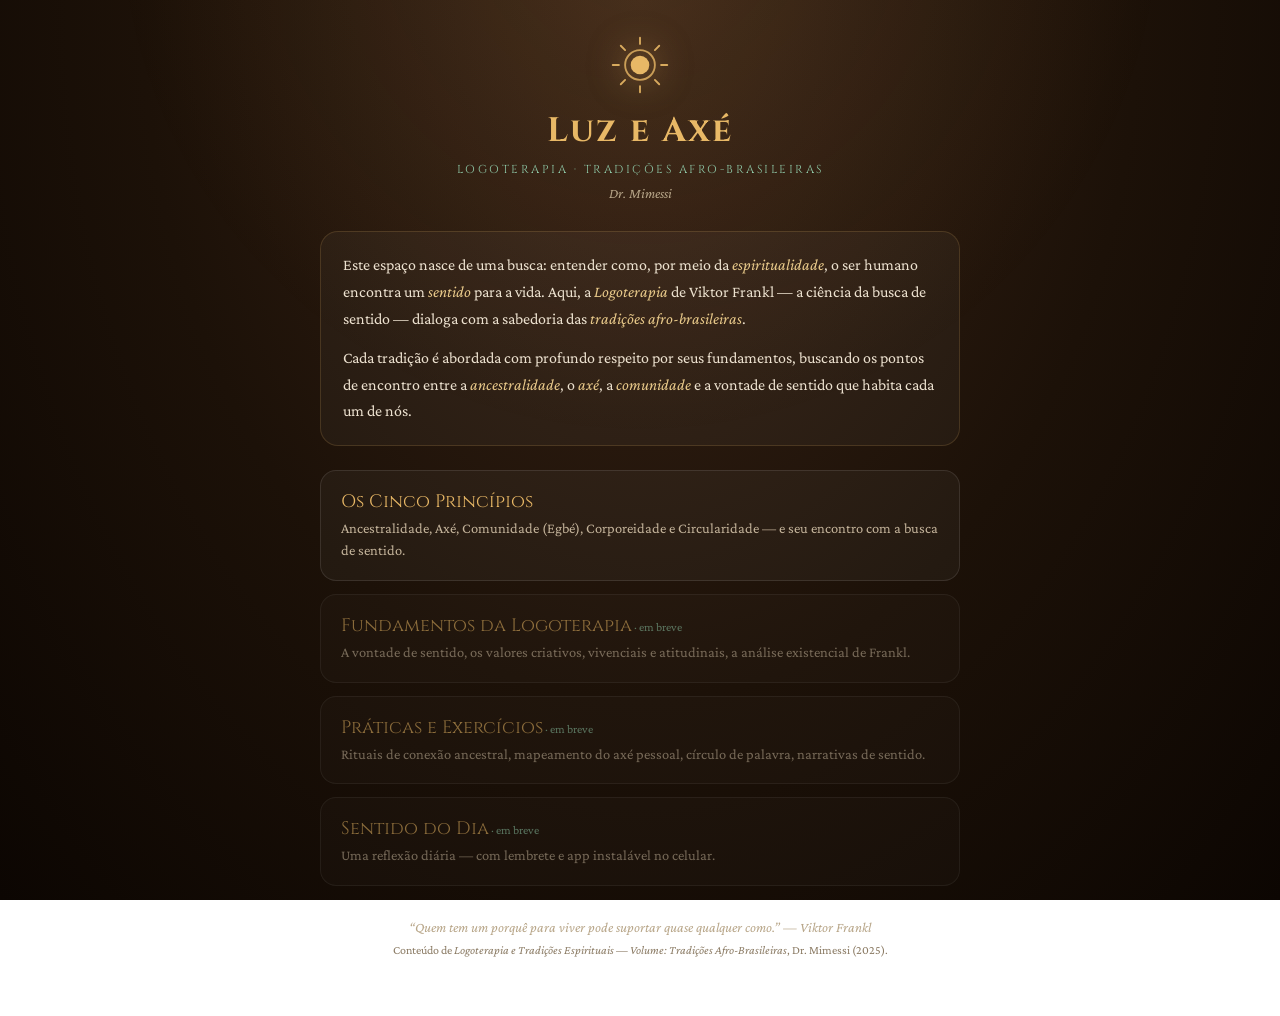
==== docs/index.html @ 45951b16 "Luz e Axé — primeira versao: home + os 5 principios Site que apresenta a integracao entre a Logotera" ====
<!doctype html>
<html lang="pt-BR">
<head>
  <meta charset="UTF-8" />
  <meta name="viewport" content="width=device-width, initial-scale=1.0, viewport-fit=cover" />
  <title>Luz e Axé — Logoterapia e Tradições Afro-Brasileiras</title>
  <meta name="description" content="A busca de sentido no diálogo entre a Logoterapia de Viktor Frankl e as tradições afro-brasileiras. Por Dr. Mimessi." />
  <meta name="theme-color" content="#1c1108" />
  <meta http-equiv="Cache-Control" content="no-cache, must-revalidate" />
  <link rel="preconnect" href="https://fonts.googleapis.com" />
  <link rel="preconnect" href="https://fonts.gstatic.com" crossorigin />
  <link href="https://fonts.googleapis.com/css2?family=Cinzel:wght@500;700&family=Crimson+Pro:ital,wght@0,400;0,600;1,400&display=swap" rel="stylesheet" />
  <style>
    * { margin: 0; padding: 0; box-sizing: border-box; }
    html, body { min-height: 100%; }
    body { min-height: 100vh; padding: max(34px, env(safe-area-inset-top)) 20px 56px; font-family: "Crimson Pro", Georgia, serif; color: #f0e6d8;
      background: radial-gradient(ellipse at 50% 0%, #3a2416 0%, #1c1108 55%, #0c0602 100%); background-attachment: fixed; }
    .rays { position: fixed; inset: 0; pointer-events: none; z-index: 0; opacity: .5;
      background: radial-gradient(circle at 50% -10%, rgba(232,184,102,.18), transparent 45%); }
    .wrap { position: relative; z-index: 1; width: 100%; max-width: 640px; margin: 0 auto; }
    header { text-align: center; margin-bottom: 30px; }
    .sun { width: 62px; height: 62px; margin: 0 auto 12px; display: block; filter: drop-shadow(0 0 16px rgba(232,184,102,.5)); }
    .title { font-family: "Cinzel", serif; font-size: 34px; font-weight: 700; letter-spacing: 2px; color: #e8b866; }
    .sub { font-family: "Cinzel", serif; font-size: 11.5px; letter-spacing: 2.5px; text-transform: uppercase; color: #8fc9a8; margin-top: 8px; }
    .author { font-size: 14px; color: #b8a689; margin-top: 8px; font-style: italic; }

    .intro { background: rgba(255,255,255,.035); border: 1px solid rgba(232,184,102,.16); border-radius: 18px;
      padding: 20px 22px; margin-bottom: 24px; font-size: 16px; line-height: 1.68; color: #ece1cf; }
    .intro p { margin-bottom: 12px; }
    .intro p:last-child { margin-bottom: 0; }
    .intro em { color: #e8c98a; }

    .grid { display: grid; gap: 13px; }
    .cardlink { display: block; text-decoration: none; color: inherit; background: rgba(255,255,255,.04);
      border: 1px solid rgba(255,255,255,.10); border-radius: 16px; padding: 18px 20px; transition: all .16s; }
    .cardlink:hover { background: rgba(232,184,102,.08); border-color: rgba(232,184,102,.35); }
    .cardlink .t { font-family: "Cinzel", serif; font-size: 18px; color: #e8b866; }
    .cardlink .d { font-size: 14.5px; color: #c3b39a; margin-top: 4px; line-height: 1.5; }
    .cardlink.soon { opacity: .55; }
    .cardlink.soon .t::after { content: " · em breve"; font-family: "Crimson Pro", serif; font-size: 12px; color: #8fc9a8; letter-spacing: 0; }

    .foot { text-align: center; margin-top: 30px; font-size: 12px; color: #8a7a63; line-height: 1.7; }
    .foot .frase { font-style: italic; color: #b8a689; font-size: 14px; margin-bottom: 10px; }
  </style>
</head>
<body>
  <div class="rays"></div>
  <div class="wrap">
    <header>
      <svg class="sun" viewBox="0 0 100 100" xmlns="http://www.w3.org/2000/svg" aria-hidden="true">
        <g fill="none" stroke="#e8b866" stroke-width="3" stroke-linecap="round">
          <circle cx="50" cy="50" r="15" fill="#e8b866" stroke="none"/>
          <circle cx="50" cy="50" r="24" opacity=".8"/>
          <g opacity=".9">
            <line x1="50" y1="6" x2="50" y2="16"/><line x1="50" y1="84" x2="50" y2="94"/>
            <line x1="6" y1="50" x2="16" y2="50"/><line x1="84" y1="50" x2="94" y2="50"/>
            <line x1="19" y1="19" x2="26" y2="26"/><line x1="74" y1="74" x2="81" y2="81"/>
            <line x1="81" y1="19" x2="74" y2="26"/><line x1="26" y1="74" x2="19" y2="81"/>
          </g>
        </g>
      </svg>
      <div class="title">Luz e Axé</div>
      <div class="sub">Logoterapia · Tradições Afro-Brasileiras</div>
      <div class="author">Dr. Mimessi</div>
    </header>

    <div class="intro">
      <p>Este espaço nasce de uma busca: entender como, por meio da <em>espiritualidade</em>, o ser humano encontra
      um <em>sentido</em> para a vida. Aqui, a <em>Logoterapia</em> de Viktor Frankl — a ciência da busca de sentido —
      dialoga com a sabedoria das <em>tradições afro-brasileiras</em>.</p>
      <p>Cada tradição é abordada com profundo respeito por seus fundamentos, buscando os pontos de encontro entre a
      <em>ancestralidade</em>, o <em>axé</em>, a <em>comunidade</em> e a vontade de sentido que habita cada um de nós.</p>
    </div>

    <div class="grid">
      <a class="cardlink" href="principios.html">
        <div class="t">Os Cinco Princípios</div>
        <div class="d">Ancestralidade, Axé, Comunidade (Egbé), Corporeidade e Circularidade — e seu encontro com a busca de sentido.</div>
      </a>
      <a class="cardlink soon" href="#">
        <div class="t">Fundamentos da Logoterapia</div>
        <div class="d">A vontade de sentido, os valores criativos, vivenciais e atitudinais, a análise existencial de Frankl.</div>
      </a>
      <a class="cardlink soon" href="#">
        <div class="t">Práticas e Exercícios</div>
        <div class="d">Rituais de conexão ancestral, mapeamento do axé pessoal, círculo de palavra, narrativas de sentido.</div>
      </a>
      <a class="cardlink soon" href="#">
        <div class="t">Sentido do Dia</div>
        <div class="d">Uma reflexão diária — com lembrete e app instalável no celular.</div>
      </a>
    </div>

    <p class="foot">
      <span class="frase">“Quem tem um porquê para viver pode suportar quase qualquer como.” — Viktor Frankl</span>
      <br>Conteúdo de <em>Logoterapia e Tradições Espirituais — Volume: Tradições Afro-Brasileiras</em>, Dr. Mimessi (2025).
    </p>
  </div>
</body>
</html>
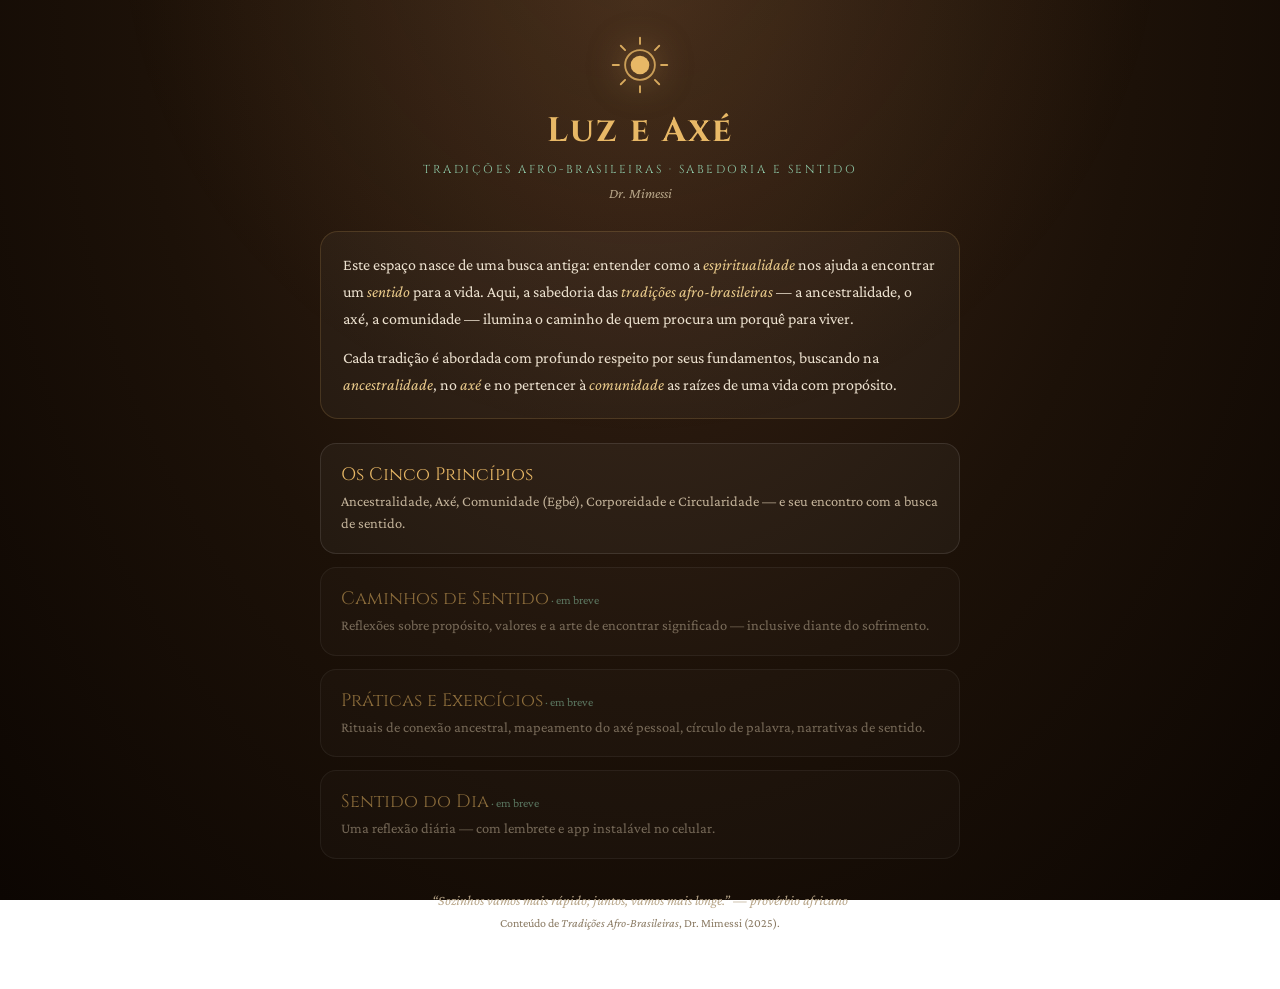
==== commit 8bf9c1fd: "Luz e Axe: busca de sentido implicita (sem rotulo academico) Reescreve home e os 5 principios para d" ====
--- a/docs/index.html
+++ b/docs/index.html
@@ -60,16 +60,16 @@
         </g>
       </svg>
       <div class="title">Luz e Axé</div>
-      <div class="sub">Logoterapia · Tradições Afro-Brasileiras</div>
+      <div class="sub">Tradições Afro-Brasileiras · Sabedoria e Sentido</div>
       <div class="author">Dr. Mimessi</div>
     </header>
 
     <div class="intro">
-      <p>Este espaço nasce de uma busca: entender como, por meio da <em>espiritualidade</em>, o ser humano encontra
-      um <em>sentido</em> para a vida. Aqui, a <em>Logoterapia</em> de Viktor Frankl — a ciência da busca de sentido —
-      dialoga com a sabedoria das <em>tradições afro-brasileiras</em>.</p>
-      <p>Cada tradição é abordada com profundo respeito por seus fundamentos, buscando os pontos de encontro entre a
-      <em>ancestralidade</em>, o <em>axé</em>, a <em>comunidade</em> e a vontade de sentido que habita cada um de nós.</p>
+      <p>Este espaço nasce de uma busca antiga: entender como a <em>espiritualidade</em> nos ajuda a encontrar
+      um <em>sentido</em> para a vida. Aqui, a sabedoria das <em>tradições afro-brasileiras</em> — a ancestralidade,
+      o axé, a comunidade — ilumina o caminho de quem procura um porquê para viver.</p>
+      <p>Cada tradição é abordada com profundo respeito por seus fundamentos, buscando na <em>ancestralidade</em>,
+      no <em>axé</em> e no pertencer à <em>comunidade</em> as raízes de uma vida com propósito.</p>
     </div>
 
     <div class="grid">
@@ -78,8 +78,8 @@
         <div class="d">Ancestralidade, Axé, Comunidade (Egbé), Corporeidade e Circularidade — e seu encontro com a busca de sentido.</div>
       </a>
       <a class="cardlink soon" href="#">
-        <div class="t">Fundamentos da Logoterapia</div>
-        <div class="d">A vontade de sentido, os valores criativos, vivenciais e atitudinais, a análise existencial de Frankl.</div>
+        <div class="t">Caminhos de Sentido</div>
+        <div class="d">Reflexões sobre propósito, valores e a arte de encontrar significado — inclusive diante do sofrimento.</div>
       </a>
       <a class="cardlink soon" href="#">
         <div class="t">Práticas e Exercícios</div>
@@ -92,8 +92,8 @@
     </div>
 
     <p class="foot">
-      <span class="frase">“Quem tem um porquê para viver pode suportar quase qualquer como.” — Viktor Frankl</span>
-      <br>Conteúdo de <em>Logoterapia e Tradições Espirituais — Volume: Tradições Afro-Brasileiras</em>, Dr. Mimessi (2025).
+      <span class="frase">“Sozinhos vamos mais rápido; juntos, vamos mais longe.” — provérbio africano</span>
+      <br>Conteúdo de <em>Tradições Afro-Brasileiras</em>, Dr. Mimessi (2025).
     </p>
   </div>
 </body>
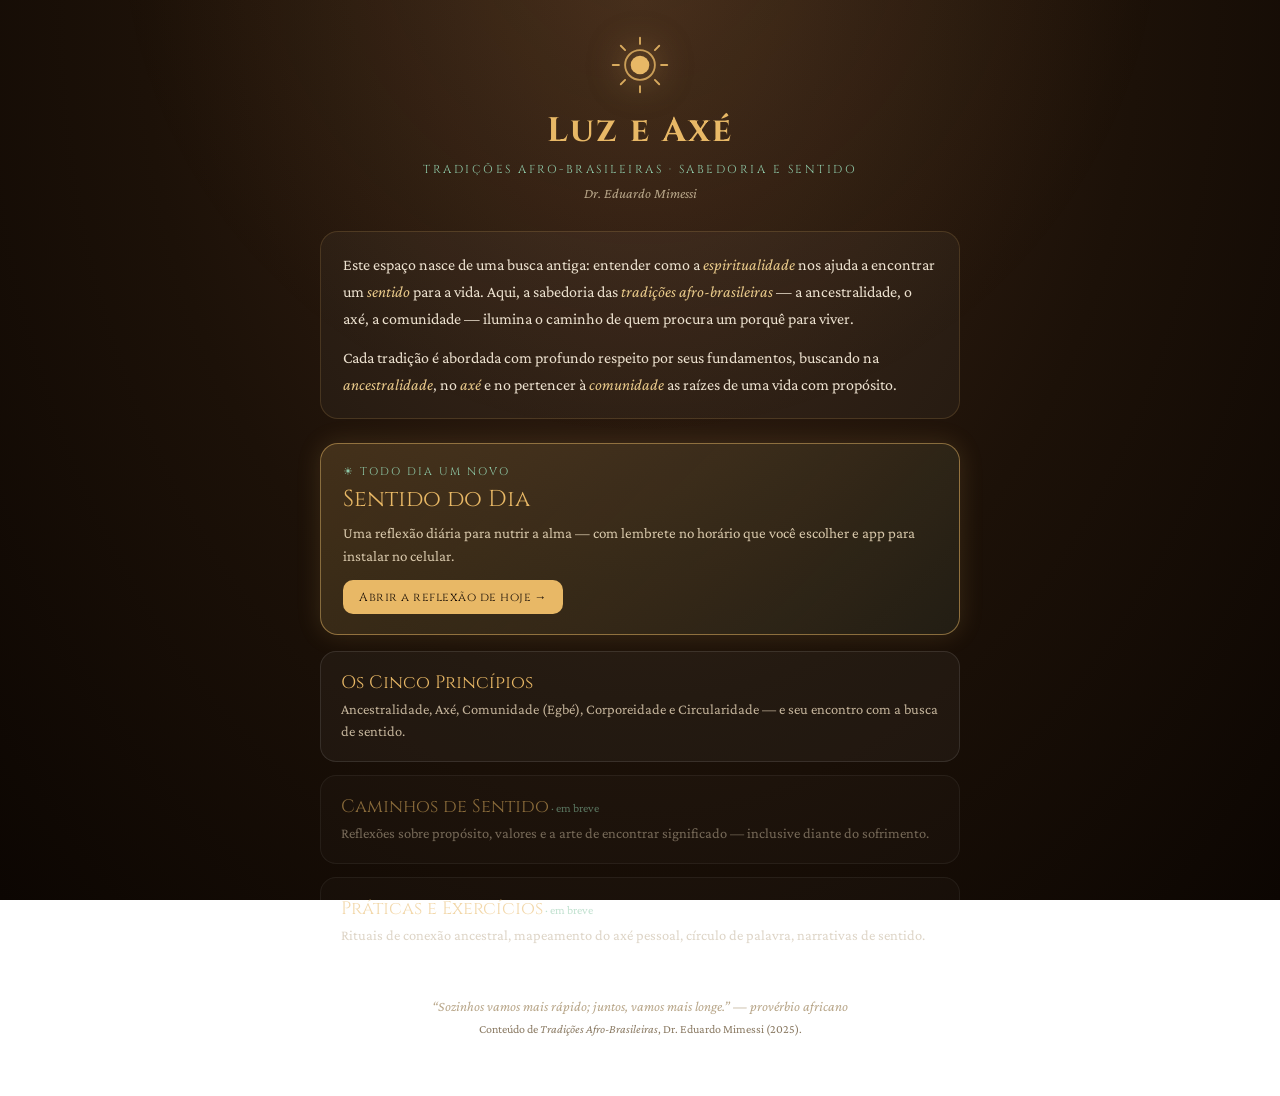
==== commit de6f6c27: "Destaca o Sentido do Dia na home e usa o nome completo do autor - Adiciona card em destaque para o d" ====
--- a/docs/index.html
+++ b/docs/index.html
@@ -4,9 +4,11 @@
   <meta charset="UTF-8" />
   <meta name="viewport" content="width=device-width, initial-scale=1.0, viewport-fit=cover" />
   <title>Luz e Axé — Logoterapia e Tradições Afro-Brasileiras</title>
-  <meta name="description" content="A busca de sentido no diálogo entre a Logoterapia de Viktor Frankl e as tradições afro-brasileiras. Por Dr. Mimessi." />
+  <meta name="description" content="A sabedoria das tradições afro-brasileiras e a busca de sentido para a vida. Por Dr. Eduardo Mimessi." />
   <meta name="theme-color" content="#1c1108" />
   <meta http-equiv="Cache-Control" content="no-cache, must-revalidate" />
+  <link rel="manifest" href="manifest.webmanifest" />
+  <link rel="apple-touch-icon" href="apple-touch-icon.png" />
   <link rel="preconnect" href="https://fonts.googleapis.com" />
   <link rel="preconnect" href="https://fonts.gstatic.com" crossorigin />
   <link href="https://fonts.googleapis.com/css2?family=Cinzel:wght@500;700&family=Crimson+Pro:ital,wght@0,400;0,600;1,400&display=swap" rel="stylesheet" />
@@ -39,6 +41,17 @@
     .cardlink.soon { opacity: .55; }
     .cardlink.soon .t::after { content: " · em breve"; font-family: "Crimson Pro", serif; font-size: 12px; color: #8fc9a8; letter-spacing: 0; }
 
+    .featured { display:block; text-decoration:none; color:inherit; margin-bottom:16px;
+      background:linear-gradient(135deg, rgba(232,184,102,.18), rgba(143,201,168,.08));
+      border:1px solid rgba(232,184,102,.5); border-radius:18px; padding:20px 22px;
+      box-shadow:0 0 24px rgba(232,184,102,.15); transition:all .16s; }
+    .featured:hover { border-color:rgba(232,184,102,.75); box-shadow:0 0 30px rgba(232,184,102,.24); }
+    .featured .fl { font-family:"Cinzel",serif; font-size:11px; letter-spacing:2px; text-transform:uppercase; color:#8fc9a8; }
+    .featured .ft { font-family:"Cinzel",serif; font-size:23px; color:#e8b866; margin-top:5px; }
+    .featured .fd { font-size:15px; color:#d8c8ab; margin-top:7px; line-height:1.5; }
+    .featured .fgo { display:inline-block; margin-top:13px; font-family:"Cinzel",serif; font-size:12px; letter-spacing:.5px;
+      color:#1c1108; background:#e8b866; padding:9px 16px; border-radius:10px; }
+
     .foot { text-align: center; margin-top: 30px; font-size: 12px; color: #8a7a63; line-height: 1.7; }
     .foot .frase { font-style: italic; color: #b8a689; font-size: 14px; margin-bottom: 10px; }
   </style>
@@ -61,7 +74,7 @@
       </svg>
       <div class="title">Luz e Axé</div>
       <div class="sub">Tradições Afro-Brasileiras · Sabedoria e Sentido</div>
-      <div class="author">Dr. Mimessi</div>
+      <div class="author">Dr. Eduardo Mimessi</div>
     </header>
 
     <div class="intro">
@@ -71,6 +84,13 @@
       <p>Cada tradição é abordada com profundo respeito por seus fundamentos, buscando na <em>ancestralidade</em>,
       no <em>axé</em> e no pertencer à <em>comunidade</em> as raízes de uma vida com propósito.</p>
     </div>
+
+    <a class="featured" href="devocional.html">
+      <div class="fl">☀ Todo dia um novo</div>
+      <div class="ft">Sentido do Dia</div>
+      <div class="fd">Uma reflexão diária para nutrir a alma — com lembrete no horário que você escolher e app para instalar no celular.</div>
+      <span class="fgo">Abrir a reflexão de hoje →</span>
+    </a>
 
     <div class="grid">
       <a class="cardlink" href="principios.html">
@@ -85,16 +105,13 @@
         <div class="t">Práticas e Exercícios</div>
         <div class="d">Rituais de conexão ancestral, mapeamento do axé pessoal, círculo de palavra, narrativas de sentido.</div>
       </a>
-      <a class="cardlink soon" href="#">
-        <div class="t">Sentido do Dia</div>
-        <div class="d">Uma reflexão diária — com lembrete e app instalável no celular.</div>
-      </a>
     </div>
 
     <p class="foot">
       <span class="frase">“Sozinhos vamos mais rápido; juntos, vamos mais longe.” — provérbio africano</span>
-      <br>Conteúdo de <em>Tradições Afro-Brasileiras</em>, Dr. Mimessi (2025).
+      <br>Conteúdo de <em>Tradições Afro-Brasileiras</em>, Dr. Eduardo Mimessi (2025).
     </p>
   </div>
+  <script>if("serviceWorker" in navigator){window.addEventListener("load",()=>navigator.serviceWorker.register("sw.js").catch(()=>{}))}</script>
 </body>
 </html>
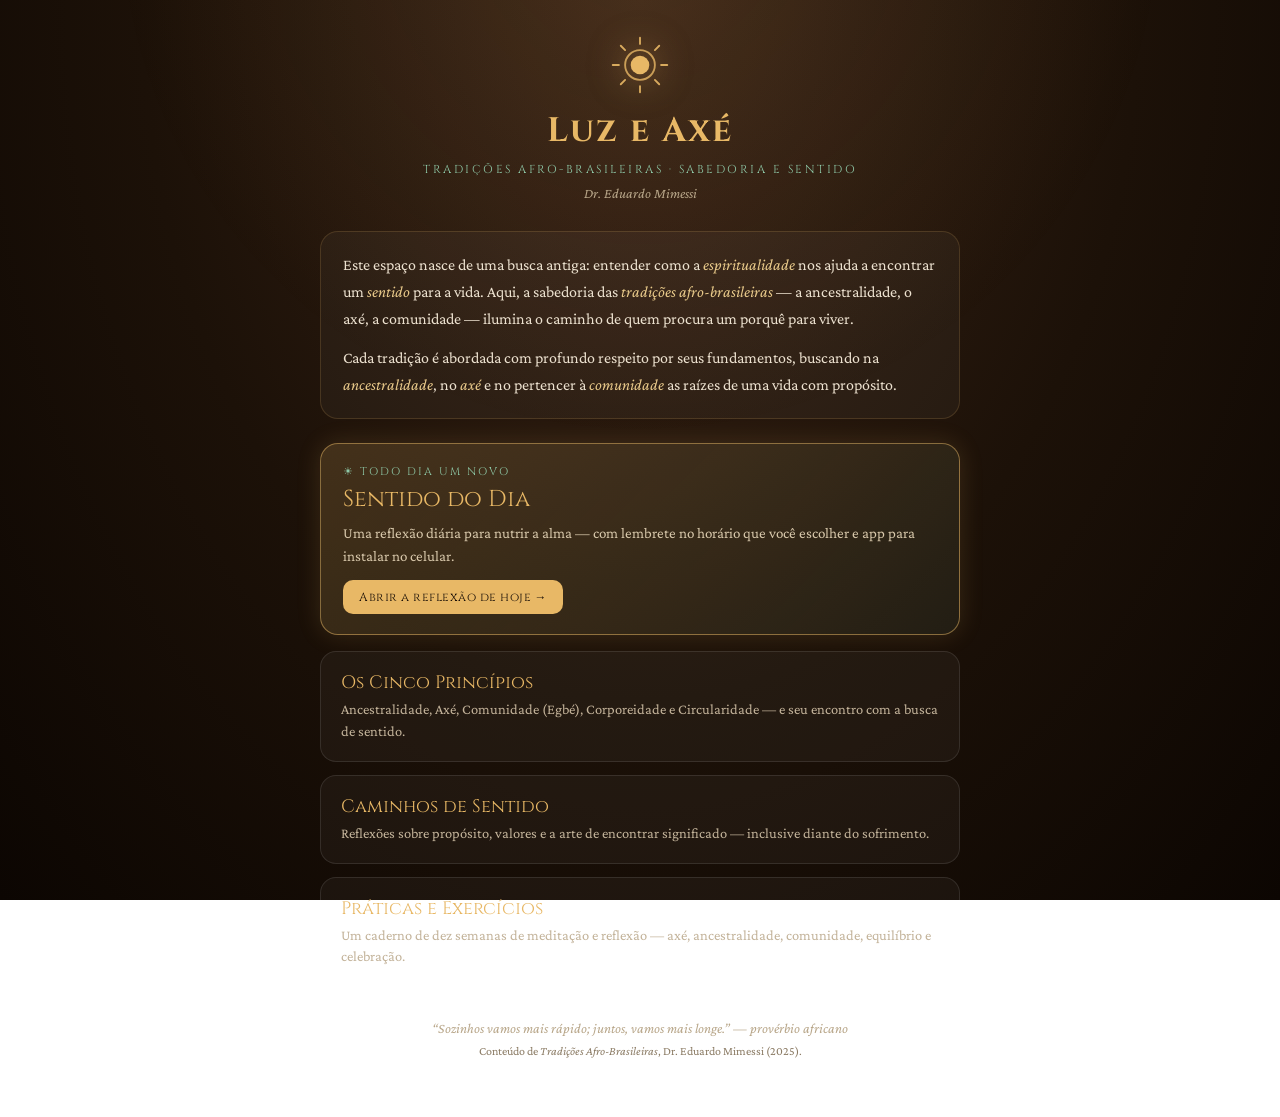
==== commit 1f256ebe: "Adiciona as seções Caminhos de Sentido e Práticas e Exercícios - caminhos.html: cinco caminhos por o" ====
--- a/docs/index.html
+++ b/docs/index.html
@@ -97,13 +97,13 @@
         <div class="t">Os Cinco Princípios</div>
         <div class="d">Ancestralidade, Axé, Comunidade (Egbé), Corporeidade e Circularidade — e seu encontro com a busca de sentido.</div>
       </a>
-      <a class="cardlink soon" href="#">
+      <a class="cardlink" href="caminhos.html">
         <div class="t">Caminhos de Sentido</div>
         <div class="d">Reflexões sobre propósito, valores e a arte de encontrar significado — inclusive diante do sofrimento.</div>
       </a>
-      <a class="cardlink soon" href="#">
+      <a class="cardlink" href="praticas.html">
         <div class="t">Práticas e Exercícios</div>
-        <div class="d">Rituais de conexão ancestral, mapeamento do axé pessoal, círculo de palavra, narrativas de sentido.</div>
+        <div class="d">Um caderno de dez semanas de meditação e reflexão — axé, ancestralidade, comunidade, equilíbrio e celebração.</div>
       </a>
     </div>
 
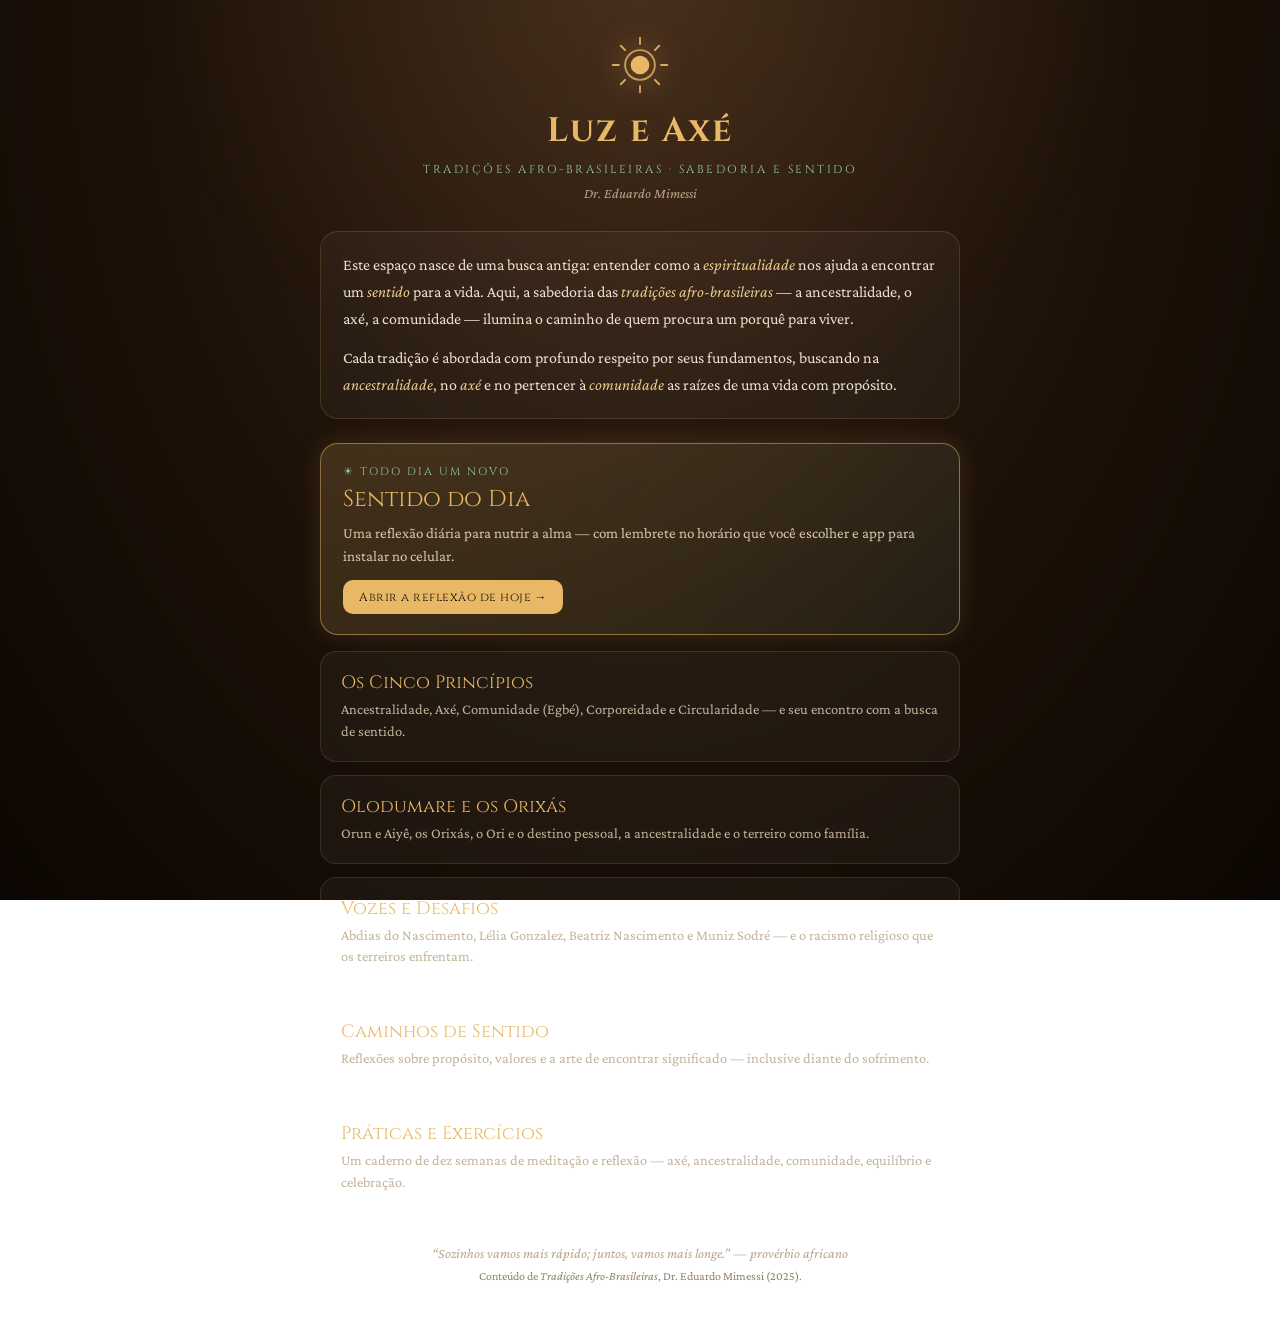
==== commit bebfafb6: "Adiciona a cosmovisão, os pensadores e os desafios contemporâneos Duas páginas novas, derivadas do m" ====
--- a/docs/index.html
+++ b/docs/index.html
@@ -52,7 +52,7 @@
     .featured .fgo { display:inline-block; margin-top:13px; font-family:"Cinzel",serif; font-size:12px; letter-spacing:.5px;
       color:#1c1108; background:#e8b866; padding:9px 16px; border-radius:10px; }
 
-    .foot { text-align: center; margin-top: 30px; font-size: 12px; color: #8a7a63; line-height: 1.7; }
+    .foot { text-align: center; margin-top: 30px; font-size: 12px; color: #8f7f68; line-height: 1.7; }
     .foot .frase { font-style: italic; color: #b8a689; font-size: 14px; margin-bottom: 10px; }
   </style>
 </head>
@@ -97,6 +97,14 @@
         <div class="t">Os Cinco Princípios</div>
         <div class="d">Ancestralidade, Axé, Comunidade (Egbé), Corporeidade e Circularidade — e seu encontro com a busca de sentido.</div>
       </a>
+      <a class="cardlink" href="orixas.html">
+        <div class="t">Olodumare e os Orixás</div>
+        <div class="d">Orun e Aiyê, os Orixás, o Ori e o destino pessoal, a ancestralidade e o terreiro como família.</div>
+      </a>
+      <a class="cardlink" href="vozes.html">
+        <div class="t">Vozes e Desafios</div>
+        <div class="d">Abdias do Nascimento, Lélia Gonzalez, Beatriz Nascimento e Muniz Sodré — e o racismo religioso que os terreiros enfrentam.</div>
+      </a>
       <a class="cardlink" href="caminhos.html">
         <div class="t">Caminhos de Sentido</div>
         <div class="d">Reflexões sobre propósito, valores e a arte de encontrar significado — inclusive diante do sofrimento.</div>
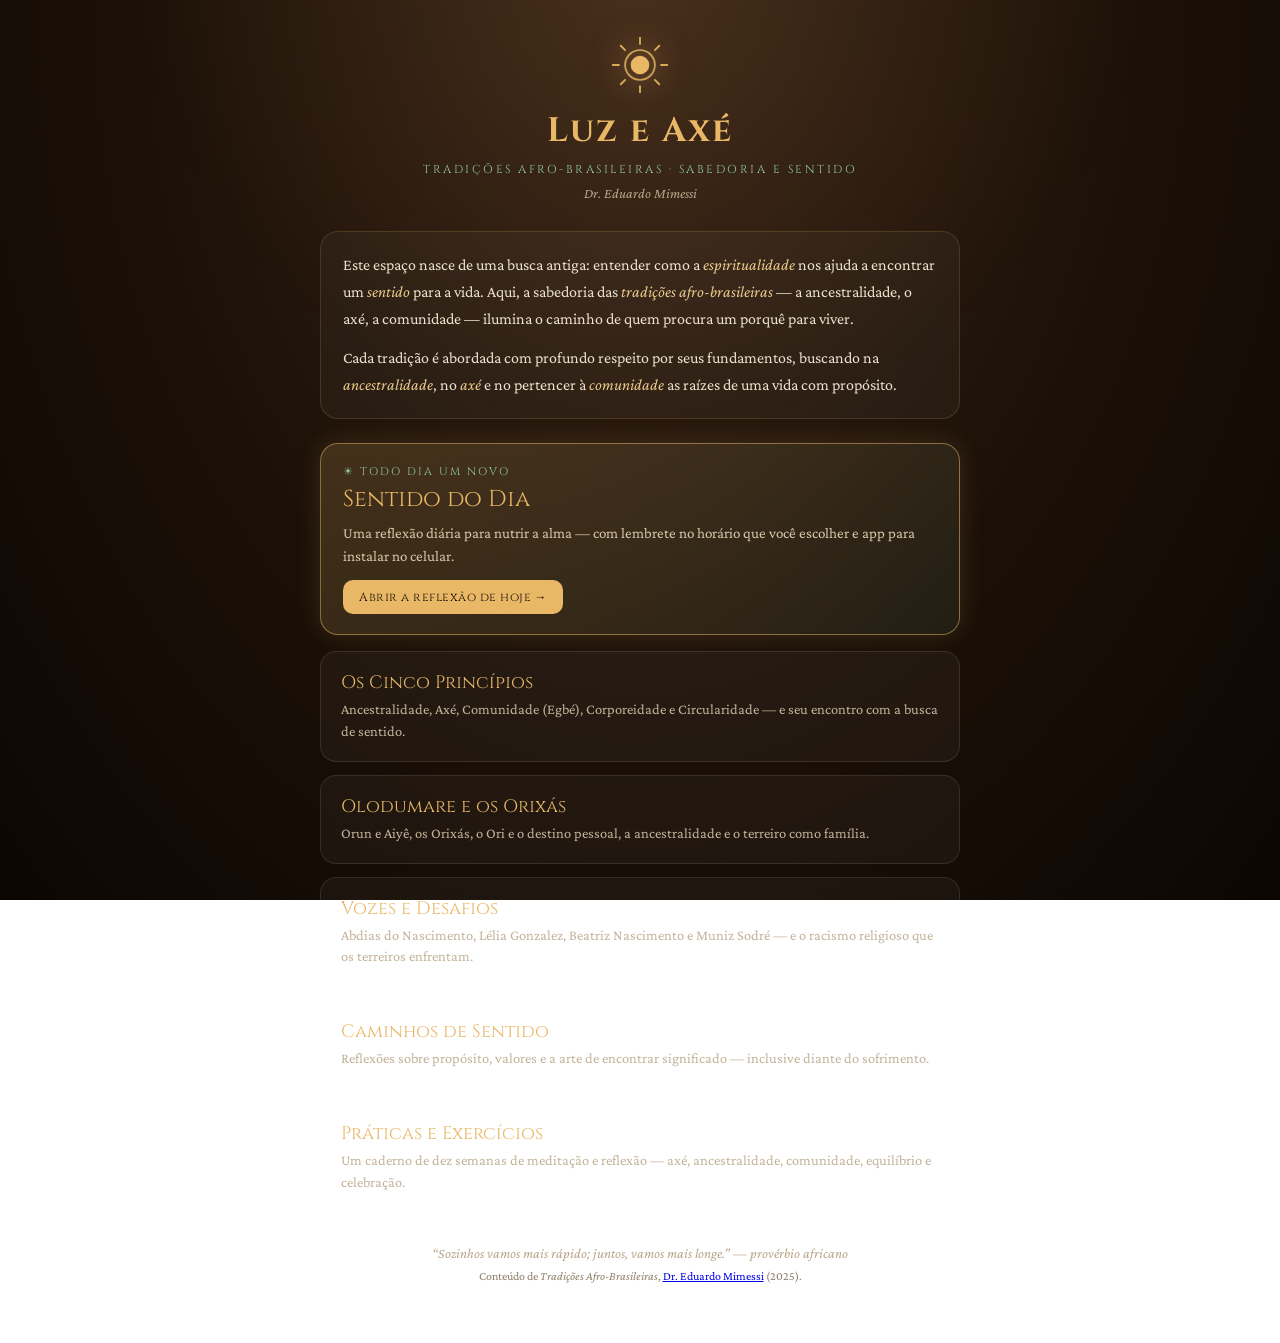
==== commit 8ab9090b: "Acrescenta a página "Sobre o autor" Cria autor.html, no mesmo padrão visual das demais páginas, com " ====
--- a/docs/index.html
+++ b/docs/index.html
@@ -117,7 +117,7 @@
 
     <p class="foot">
       <span class="frase">“Sozinhos vamos mais rápido; juntos, vamos mais longe.” — provérbio africano</span>
-      <br>Conteúdo de <em>Tradições Afro-Brasileiras</em>, Dr. Eduardo Mimessi (2025).
+      <br>Conteúdo de <em>Tradições Afro-Brasileiras</em>, <a href="autor.html">Dr. Eduardo Mimessi</a> (2025).
     </p>
   </div>
   <script>if("serviceWorker" in navigator){window.addEventListener("load",()=>navigator.serviceWorker.register("sw.js").catch(()=>{}))}</script>
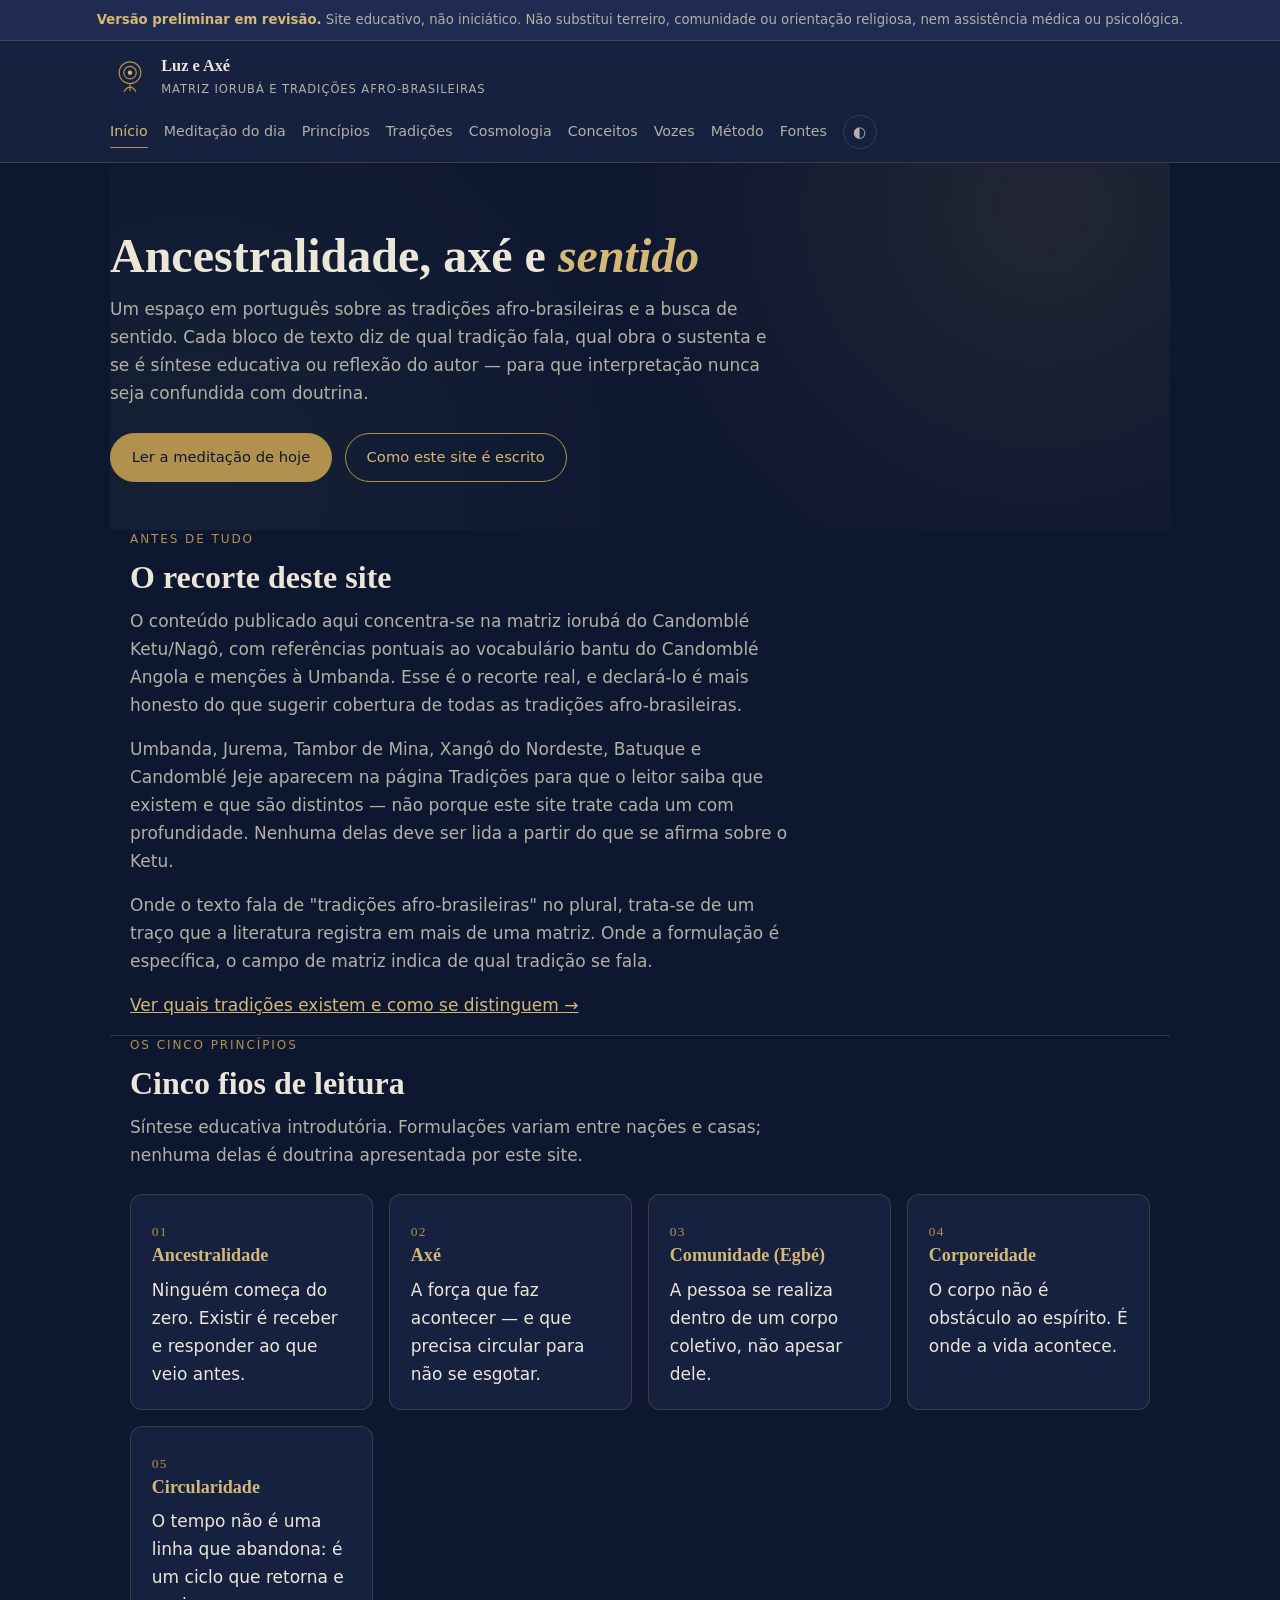
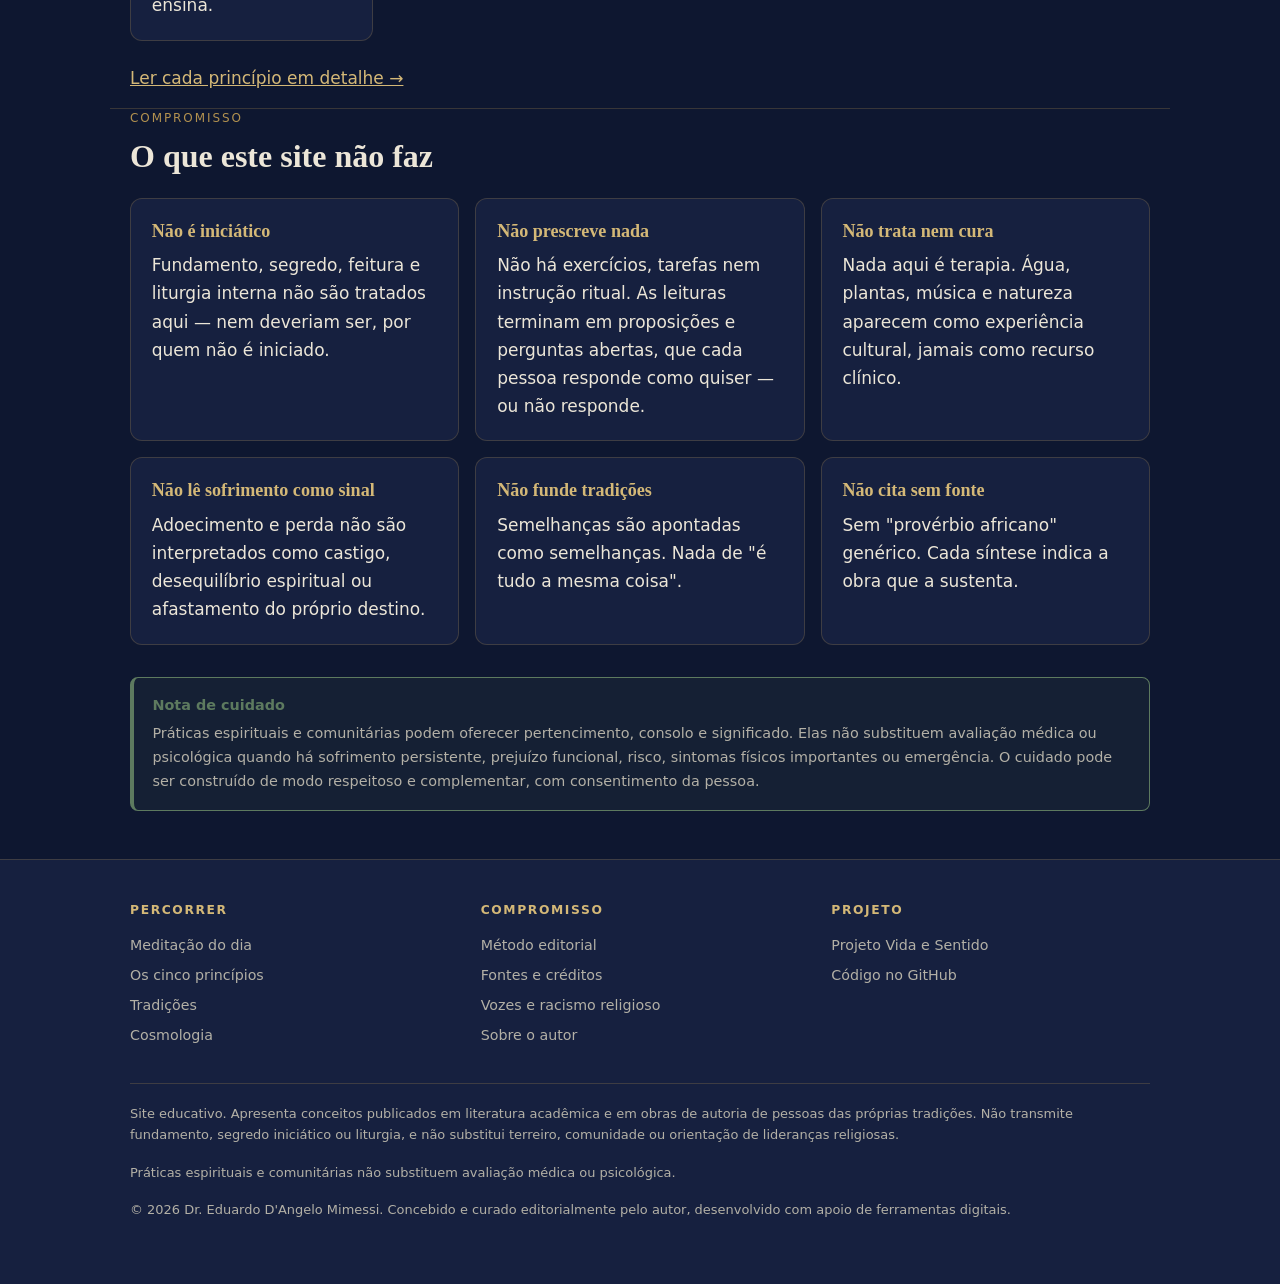
==== commit eedeb592: "Reorganiza docs/index.html" ====
--- a/docs/index.html
+++ b/docs/index.html
@@ -1,125 +1,159 @@
 <!doctype html>
-<html lang="pt-BR">
+<html lang="pt-BR" data-tema="escuro">
 <head>
-  <meta charset="UTF-8" />
-  <meta name="viewport" content="width=device-width, initial-scale=1.0, viewport-fit=cover" />
-  <title>Luz e Axé — Logoterapia e Tradições Afro-Brasileiras</title>
-  <meta name="description" content="A sabedoria das tradições afro-brasileiras e a busca de sentido para a vida. Por Dr. Eduardo Mimessi." />
-  <meta name="theme-color" content="#1c1108" />
-  <meta http-equiv="Cache-Control" content="no-cache, must-revalidate" />
-  <link rel="manifest" href="manifest.webmanifest" />
-  <link rel="apple-touch-icon" href="apple-touch-icon.png" />
-  <link rel="preconnect" href="https://fonts.googleapis.com" />
-  <link rel="preconnect" href="https://fonts.gstatic.com" crossorigin />
-  <link href="https://fonts.googleapis.com/css2?family=Cinzel:wght@500;700&family=Crimson+Pro:ital,wght@0,400;0,600;1,400&display=swap" rel="stylesheet" />
-  <style>
-    * { margin: 0; padding: 0; box-sizing: border-box; }
-    html, body { min-height: 100%; }
-    body { min-height: 100vh; padding: max(34px, env(safe-area-inset-top)) 20px 56px; font-family: "Crimson Pro", Georgia, serif; color: #f0e6d8;
-      background: radial-gradient(ellipse at 50% 0%, #3a2416 0%, #1c1108 55%, #0c0602 100%); background-attachment: fixed; }
-    .rays { position: fixed; inset: 0; pointer-events: none; z-index: 0; opacity: .5;
-      background: radial-gradient(circle at 50% -10%, rgba(232,184,102,.18), transparent 45%); }
-    .wrap { position: relative; z-index: 1; width: 100%; max-width: 640px; margin: 0 auto; }
-    header { text-align: center; margin-bottom: 30px; }
-    .sun { width: 62px; height: 62px; margin: 0 auto 12px; display: block; filter: drop-shadow(0 0 16px rgba(232,184,102,.5)); }
-    .title { font-family: "Cinzel", serif; font-size: 34px; font-weight: 700; letter-spacing: 2px; color: #e8b866; }
-    .sub { font-family: "Cinzel", serif; font-size: 11.5px; letter-spacing: 2.5px; text-transform: uppercase; color: #8fc9a8; margin-top: 8px; }
-    .author { font-size: 14px; color: #b8a689; margin-top: 8px; font-style: italic; }
-
-    .intro { background: rgba(255,255,255,.035); border: 1px solid rgba(232,184,102,.16); border-radius: 18px;
-      padding: 20px 22px; margin-bottom: 24px; font-size: 16px; line-height: 1.68; color: #ece1cf; }
-    .intro p { margin-bottom: 12px; }
-    .intro p:last-child { margin-bottom: 0; }
-    .intro em { color: #e8c98a; }
-
-    .grid { display: grid; gap: 13px; }
-    .cardlink { display: block; text-decoration: none; color: inherit; background: rgba(255,255,255,.04);
-      border: 1px solid rgba(255,255,255,.10); border-radius: 16px; padding: 18px 20px; transition: all .16s; }
-    .cardlink:hover { background: rgba(232,184,102,.08); border-color: rgba(232,184,102,.35); }
-    .cardlink .t { font-family: "Cinzel", serif; font-size: 18px; color: #e8b866; }
-    .cardlink .d { font-size: 14.5px; color: #c3b39a; margin-top: 4px; line-height: 1.5; }
-    .cardlink.soon { opacity: .55; }
-    .cardlink.soon .t::after { content: " · em breve"; font-family: "Crimson Pro", serif; font-size: 12px; color: #8fc9a8; letter-spacing: 0; }
-
-    .featured { display:block; text-decoration:none; color:inherit; margin-bottom:16px;
-      background:linear-gradient(135deg, rgba(232,184,102,.18), rgba(143,201,168,.08));
-      border:1px solid rgba(232,184,102,.5); border-radius:18px; padding:20px 22px;
-      box-shadow:0 0 24px rgba(232,184,102,.15); transition:all .16s; }
-    .featured:hover { border-color:rgba(232,184,102,.75); box-shadow:0 0 30px rgba(232,184,102,.24); }
-    .featured .fl { font-family:"Cinzel",serif; font-size:11px; letter-spacing:2px; text-transform:uppercase; color:#8fc9a8; }
-    .featured .ft { font-family:"Cinzel",serif; font-size:23px; color:#e8b866; margin-top:5px; }
-    .featured .fd { font-size:15px; color:#d8c8ab; margin-top:7px; line-height:1.5; }
-    .featured .fgo { display:inline-block; margin-top:13px; font-family:"Cinzel",serif; font-size:12px; letter-spacing:.5px;
-      color:#1c1108; background:#e8b866; padding:9px 16px; border-radius:10px; }
-
-    .foot { text-align: center; margin-top: 30px; font-size: 12px; color: #8f7f68; line-height: 1.7; }
-    .foot .frase { font-style: italic; color: #b8a689; font-size: 14px; margin-bottom: 10px; }
-  </style>
+<meta charset="utf-8">
+<meta name="viewport" content="width=device-width, initial-scale=1, viewport-fit=cover">
+<title>Luz e Axé — Matriz iorubá e tradições afro-brasileiras</title>
+<meta name="description" content="Ancestralidade, axé, comunidade, corporeidade e circularidade a partir da matriz iorubá do Candomblé Ketu, com fontes nomeadas e distinção explícita entre tradição e reflexão autoral.">
+<meta name="author" content="Dr. Eduardo D'Angelo Mimessi">
+<meta name="theme-color" content="#0e1730">
+<link rel="canonical" href="https://luzeaxe.com.br/">
+<meta property="og:type" content="website">
+<meta property="og:locale" content="pt_BR">
+<meta property="og:site_name" content="Luz e Axé">
+<meta property="og:title" content="Luz e Axé — Matriz iorubá e tradições afro-brasileiras">
+<meta property="og:description" content="Ancestralidade, axé, comunidade, corporeidade e circularidade a partir da matriz iorubá do Candomblé Ketu, com fontes nomeadas e distinção explícita entre tradição e reflexão autoral.">
+<link rel="manifest" href="manifest.webmanifest">
+<link rel="stylesheet" href="assets/css/site.css">
 </head>
 <body>
-  <div class="rays"></div>
-  <div class="wrap">
-    <header>
-      <svg class="sun" viewBox="0 0 100 100" xmlns="http://www.w3.org/2000/svg" aria-hidden="true">
-        <g fill="none" stroke="#e8b866" stroke-width="3" stroke-linecap="round">
-          <circle cx="50" cy="50" r="15" fill="#e8b866" stroke="none"/>
-          <circle cx="50" cy="50" r="24" opacity=".8"/>
-          <g opacity=".9">
-            <line x1="50" y1="6" x2="50" y2="16"/><line x1="50" y1="84" x2="50" y2="94"/>
-            <line x1="6" y1="50" x2="16" y2="50"/><line x1="84" y1="50" x2="94" y2="50"/>
-            <line x1="19" y1="19" x2="26" y2="26"/><line x1="74" y1="74" x2="81" y2="81"/>
-            <line x1="81" y1="19" x2="74" y2="26"/><line x1="26" y1="74" x2="19" y2="81"/>
-          </g>
-        </g>
-      </svg>
-      <div class="title">Luz e Axé</div>
-      <div class="sub">Tradições Afro-Brasileiras · Sabedoria e Sentido</div>
-      <div class="author">Dr. Eduardo Mimessi</div>
-    </header>
+<a class="pular" href="#conteudo">Ir para o conteúdo</a>
 
-    <div class="intro">
-      <p>Este espaço nasce de uma busca antiga: entender como a <em>espiritualidade</em> nos ajuda a encontrar
-      um <em>sentido</em> para a vida. Aqui, a sabedoria das <em>tradições afro-brasileiras</em> — a ancestralidade,
-      o axé, a comunidade — ilumina o caminho de quem procura um porquê para viver.</p>
-      <p>Cada tradição é abordada com profundo respeito por seus fundamentos, buscando na <em>ancestralidade</em>,
-      no <em>axé</em> e no pertencer à <em>comunidade</em> as raízes de uma vida com propósito.</p>
+<div class="tarja">
+  <strong>Versão preliminar em revisão.</strong> Site educativo, não iniciático. Não substitui terreiro, comunidade ou orientação religiosa, nem assistência médica ou psicológica.
+</div>
+
+<header class="topo">
+  <div class="envolt topo-linha">
+    <a class="marca" href="index.html">
+      <svg class="selo-marca" viewBox="0 0 48 48" aria-hidden="true" focusable="false">
+  <circle cx="24" cy="20" r="13"/><circle cx="24" cy="20" r="7.5"/>
+  <circle class="nucleo" cx="24" cy="20" r="2.6"/>
+  <path d="M24 33 V42 M24 37 C20 38 18 40 17 43 M24 37 C28 38 30 40 31 43"/>
+</svg>
+      <span><b>Luz e Axé</b><span>Matriz iorubá e tradições afro-brasileiras</span></span>
+    </a>
+    <nav class="menu" aria-label="Principal">
+        <a href="index.html" aria-current="page">Início</a>
+        <a href="devocional.html">Meditação do dia</a>
+        <a href="principios.html">Princípios</a>
+        <a href="tradicoes.html">Tradições</a>
+        <a href="orixas.html">Cosmologia</a>
+        <a href="conceitos.html">Conceitos</a>
+        <a href="vozes.html">Vozes</a>
+        <a href="metodo-editorial.html">Método</a>
+        <a href="fontes.html">Fontes</a>
+      <button class="tema" type="button" aria-label="Alternar tema">◐</button>
+    </nav>
+  </div>
+</header>
+
+<main id="conteudo">
+
+  <div class="envolt hero">
+    <h1>Ancestralidade, axé e <em>sentido</em></h1>
+    <p class="sub">Um espaço em português sobre as tradições afro-brasileiras e a busca de sentido. Cada bloco de texto diz de qual tradição fala, qual obra o sustenta e se é síntese educativa ou reflexão do autor — para que interpretação nunca seja confundida com doutrina.</p>
+    <div class="acoes">
+      <a class="botao cheio" href="devocional.html">Ler a meditação de hoje</a>
+      <a class="botao" href="metodo-editorial.html">Como este site é escrito</a>
     </div>
+  </div>
 
-    <a class="featured" href="devocional.html">
-      <div class="fl">☀ Todo dia um novo</div>
-      <div class="ft">Sentido do Dia</div>
-      <div class="fd">Uma reflexão diária para nutrir a alma — com lembrete no horário que você escolher e app para instalar no celular.</div>
-      <span class="fgo">Abrir a reflexão de hoje →</span>
-    </a>
+  <section class="envolt">
+    <span class="olho">Antes de tudo</span>
+    <h2>O recorte deste site</h2>
+    <p class="sub">O conteúdo publicado aqui concentra-se na matriz iorubá do Candomblé Ketu/Nagô, com referências pontuais ao vocabulário bantu do Candomblé Angola e menções à Umbanda. Esse é o recorte real, e declará-lo é mais honesto do que sugerir cobertura de todas as tradições afro-brasileiras.</p>
+    <p class="sub">Umbanda, Jurema, Tambor de Mina, Xangô do Nordeste, Batuque e Candomblé Jeje aparecem na página Tradições para que o leitor saiba que existem e que são distintos — não porque este site trate cada um com profundidade. Nenhuma delas deve ser lida a partir do que se afirma sobre o Ketu.</p>
+    <p class="sub">Onde o texto fala de "tradições afro-brasileiras" no plural, trata-se de um traço que a literatura registra em mais de uma matriz. Onde a formulação é específica, o campo de matriz indica de qual tradição se fala.</p>
+    <p style="margin-top:1rem"><a href="tradicoes.html">Ver quais tradições existem e como se distinguem →</a></p>
+  </section>
 
-    <div class="grid">
-      <a class="cardlink" href="principios.html">
-        <div class="t">Os Cinco Princípios</div>
-        <div class="d">Ancestralidade, Axé, Comunidade (Egbé), Corporeidade e Circularidade — e seu encontro com a busca de sentido.</div>
-      </a>
-      <a class="cardlink" href="orixas.html">
-        <div class="t">Olodumare e os Orixás</div>
-        <div class="d">Orun e Aiyê, os Orixás, o Ori e o destino pessoal, a ancestralidade e o terreiro como família.</div>
-      </a>
-      <a class="cardlink" href="vozes.html">
-        <div class="t">Vozes e Desafios</div>
-        <div class="d">Abdias do Nascimento, Lélia Gonzalez, Beatriz Nascimento e Muniz Sodré — e o racismo religioso que os terreiros enfrentam.</div>
-      </a>
-      <a class="cardlink" href="caminhos.html">
-        <div class="t">Caminhos de Sentido</div>
-        <div class="d">Reflexões sobre propósito, valores e a arte de encontrar significado — inclusive diante do sofrimento.</div>
-      </a>
-      <a class="cardlink" href="praticas.html">
-        <div class="t">Práticas e Exercícios</div>
-        <div class="d">Um caderno de dez semanas de meditação e reflexão — axé, ancestralidade, comunidade, equilíbrio e celebração.</div>
-      </a>
+  <section class="envolt">
+    <span class="olho">Os cinco princípios</span>
+    <h2>Cinco fios de leitura</h2>
+    <p class="sub">Síntese educativa introdutória. Formulações variam entre nações e casas; nenhuma delas é doutrina apresentada por este site.</p>
+    <div class="grade g3" style="margin-top:1.6rem">
+      <article class="cartao">
+        <span class="num">01</span>
+        <h3>Ancestralidade</h3>
+        <p>Ninguém começa do zero. Existir é receber e responder ao que veio antes.</p>
+      </article>
+      <article class="cartao">
+        <span class="num">02</span>
+        <h3>Axé</h3>
+        <p>A força que faz acontecer — e que precisa circular para não se esgotar.</p>
+      </article>
+      <article class="cartao">
+        <span class="num">03</span>
+        <h3>Comunidade (Egbé)</h3>
+        <p>A pessoa se realiza dentro de um corpo coletivo, não apesar dele.</p>
+      </article>
+      <article class="cartao">
+        <span class="num">04</span>
+        <h3>Corporeidade</h3>
+        <p>O corpo não é obstáculo ao espírito. É onde a vida acontece.</p>
+      </article>
+      <article class="cartao">
+        <span class="num">05</span>
+        <h3>Circularidade</h3>
+        <p>O tempo não é uma linha que abandona: é um ciclo que retorna e ensina.</p>
+      </article>
     </div>
+    <p style="margin-top:1.4rem"><a href="principios.html">Ler cada princípio em detalhe →</a></p>
+  </section>
 
-    <p class="foot">
-      <span class="frase">“Sozinhos vamos mais rápido; juntos, vamos mais longe.” — provérbio africano</span>
-      <br>Conteúdo de <em>Tradições Afro-Brasileiras</em>, <a href="autor.html">Dr. Eduardo Mimessi</a> (2025).
-    </p>
+  <section class="envolt">
+    <span class="olho">Compromisso</span>
+    <h2>O que este site não faz</h2>
+    <div class="grade g2" style="margin-top:1.4rem">
+      <article class="cartao"><h3>Não é iniciático</h3><p>Fundamento, segredo, feitura e liturgia interna não são tratados aqui — nem deveriam ser, por quem não é iniciado.</p></article>
+      <article class="cartao"><h3>Não prescreve nada</h3><p>Não há exercícios, tarefas nem instrução ritual. As leituras terminam em proposições e perguntas abertas, que cada pessoa responde como quiser — ou não responde.</p></article>
+      <article class="cartao"><h3>Não trata nem cura</h3><p>Nada aqui é terapia. Água, plantas, música e natureza aparecem como experiência cultural, jamais como recurso clínico.</p></article>
+      <article class="cartao"><h3>Não lê sofrimento como sinal</h3><p>Adoecimento e perda não são interpretados como castigo, desequilíbrio espiritual ou afastamento do próprio destino.</p></article>
+      <article class="cartao"><h3>Não funde tradições</h3><p>Semelhanças são apontadas como semelhanças. Nada de "é tudo a mesma coisa".</p></article>
+      <article class="cartao"><h3>Não cita sem fonte</h3><p>Sem "provérbio africano" genérico. Cada síntese indica a obra que a sustenta.</p></article>
+    </div>
+  </section>
+
+  <div class="envolt" style="padding-bottom:3rem">
+    <div class="nota-cuidado">
+      <strong>Nota de cuidado</strong>
+      <p>Práticas espirituais e comunitárias podem oferecer pertencimento, consolo e significado. Elas não substituem avaliação médica ou psicológica quando há sofrimento persistente, prejuízo funcional, risco, sintomas físicos importantes ou emergência. O cuidado pode ser construído de modo respeitoso e complementar, com consentimento da pessoa.</p>
+    </div>
   </div>
-  <script>if("serviceWorker" in navigator){window.addEventListener("load",()=>navigator.serviceWorker.register("sw.js").catch(()=>{}))}</script>
+</main>
+
+<footer class="rodape">
+  <div class="envolt">
+    <div class="rodape-grade">
+      <div>
+        <h4>Percorrer</h4>
+        <a href="devocional.html">Meditação do dia</a>
+        <a href="principios.html">Os cinco princípios</a>
+        <a href="tradicoes.html">Tradições</a>
+        <a href="orixas.html">Cosmologia</a>
+      </div>
+      <div>
+        <h4>Compromisso</h4>
+        <a href="metodo-editorial.html">Método editorial</a>
+        <a href="fontes.html">Fontes e créditos</a>
+        <a href="vozes.html">Vozes e racismo religioso</a>
+        <a href="autor.html">Sobre o autor</a>
+      </div>
+      <div>
+        <h4>Projeto</h4>
+        <a href="https://vidaesentido.com.br" rel="noopener">Projeto Vida e Sentido</a>
+        <a href="https://github.com/edumimessi/luzeaxe" rel="noopener">Código no GitHub</a>
+      </div>
+    </div>
+    <div class="legal">
+      <p>Site educativo. Apresenta conceitos publicados em literatura acadêmica e em obras de autoria de pessoas das próprias tradições. Não transmite fundamento, segredo iniciático ou liturgia, e não substitui terreiro, comunidade ou orientação de lideranças religiosas.</p>
+      <p>Práticas espirituais e comunitárias não substituem avaliação médica ou psicológica.</p>
+      <p>© <span id="ano">2026</span> Dr. Eduardo D'Angelo Mimessi. Concebido e curado editorialmente pelo autor, desenvolvido com apoio de ferramentas digitais.</p>
+    </div>
+  </div>
+</footer>
+<script src="assets/js/app.js"></script>
+
 </body>
 </html>
--- a/docs/assets/css/site.css
+++ b/docs/assets/css/site.css
@@ -0,0 +1,232 @@
+/* Luz e Axé — identidade visual "Raízes de Luz"
+ *
+ * Base índigo/azul profundo, dourado envelhecido, marfim para leitura e verde
+ * discreto como cor de vida. Linguagem abstrata: círculos, raízes e caminhos.
+ *
+ * Deliberadamente ausentes: fontes decorativas ditas "tribais", colagens
+ * genericamente africanas, símbolos sagrados usados como ornamento e qualquer
+ * representação de rituais ou de orixás.
+ */
+
+:root {
+  --indigo: #0e1730;
+  --indigo-2: #16203f;
+  --indigo-3: #1f2b50;
+  --ouro: #b2914f;
+  --ouro-claro: #d4b877;
+  --marfim: #f4efe3;
+  --verde: #5d7a5f;
+  --texto: #ece6d8;
+  --texto-suave: #b3b0a6;
+  --borda: rgba(178, 145, 79, 0.26);
+  --max: 1060px;
+  --serif: Georgia, 'Times New Roman', serif;
+  --sans: system-ui, -apple-system, 'Segoe UI', Roboto, Helvetica, Arial, sans-serif;
+}
+
+[data-tema='claro'] {
+  --indigo: #f4efe3;
+  --indigo-2: #ece5d5;
+  --indigo-3: #e0d7c3;
+  --texto: #101a33;
+  --texto-suave: #4a5266;
+  --ouro: #7e6224;
+  --ouro-claro: #96762f;
+  --borda: rgba(30, 44, 80, 0.2);
+}
+
+* { box-sizing: border-box; }
+html { scroll-behavior: smooth; }
+
+body {
+  margin: 0;
+  background: var(--indigo);
+  color: var(--texto);
+  font-family: var(--sans);
+  font-size: 17px;
+  line-height: 1.65;
+  -webkit-text-size-adjust: 100%;
+}
+
+.pular { position: absolute; left: -9999px; }
+.pular:focus {
+  left: 1rem; top: 1rem; z-index: 99;
+  background: var(--ouro); color: var(--indigo);
+  padding: .6rem 1rem; border-radius: 6px;
+}
+
+.envolt { max-width: var(--max); margin: 0 auto; padding: 0 1.25rem; }
+
+/* ---------- marca: círculo com raiz, abstrato ---------- */
+
+.selo-marca { width: 40px; height: 40px; flex: none; display: block; }
+.selo-marca circle, .selo-marca path { fill: none; stroke: var(--ouro); stroke-width: 1.4; }
+.selo-marca .nucleo { fill: var(--ouro-claro); stroke: none; }
+
+/* ---------- cabeçalho ---------- */
+
+header.topo {
+  border-bottom: 1px solid var(--borda);
+  background: var(--indigo-2);
+  position: sticky; top: 0; z-index: 20;
+}
+.topo-linha {
+  display: flex; align-items: center; gap: 1rem;
+  justify-content: space-between; padding: .8rem 0; flex-wrap: wrap;
+}
+.marca { display: flex; align-items: center; gap: .7rem; text-decoration: none; color: inherit; }
+.marca b { display: block; font-size: 1.02rem; font-family: var(--serif); }
+.marca span span { display: block; font-size: .72rem; color: var(--texto-suave); letter-spacing: .08em; text-transform: uppercase; }
+
+nav.menu { display: flex; gap: 1rem; flex-wrap: wrap; align-items: center; }
+nav.menu a {
+  color: var(--texto-suave); text-decoration: none; font-size: .89rem;
+  padding: .2rem 0; border-bottom: 1px solid transparent;
+}
+nav.menu a:hover, nav.menu a:focus { color: var(--ouro-claro); border-bottom-color: var(--ouro); }
+nav.menu a[aria-current='page'] { color: var(--ouro-claro); border-bottom-color: var(--ouro); }
+
+button.tema {
+  background: transparent; border: 1px solid var(--borda); color: var(--texto-suave);
+  border-radius: 999px; width: 34px; height: 34px; cursor: pointer; font-size: .95rem;
+}
+button.tema:hover { color: var(--ouro-claro); border-color: var(--ouro); }
+
+/* ---------- tarjas ---------- */
+
+.tarja {
+  background: var(--indigo-3); border-bottom: 1px solid var(--borda);
+  font-size: .83rem; color: var(--texto-suave); text-align: center; padding: .55rem 1rem;
+}
+.tarja strong { color: var(--ouro-claro); }
+
+.nota-cuidado {
+  border: 1px solid var(--verde);
+  border-left-width: 4px;
+  border-radius: 8px;
+  background: rgba(93, 122, 95, 0.09);
+  padding: 1rem 1.15rem;
+  margin: 2rem 0 0;
+  font-size: .9rem;
+}
+.nota-cuidado strong { color: var(--verde); display: block; margin-bottom: .3rem; }
+.nota-cuidado p { margin: 0; color: var(--texto-suave); }
+
+/* ---------- tipografia ---------- */
+
+h1, h2, h3 { font-family: var(--serif); font-weight: 600; line-height: 1.22; margin: 0 0 .6rem; }
+h1 { font-size: clamp(1.9rem, 4.6vw, 3rem); }
+h2 { font-size: clamp(1.4rem, 3vw, 2rem); margin-top: 0; }
+h3 { font-size: 1.13rem; }
+p { margin: 0 0 1rem; }
+a { color: var(--ouro-claro); }
+
+.olho {
+  font-size: .75rem; letter-spacing: .16em; text-transform: uppercase;
+  color: var(--ouro); margin-bottom: .5rem; display: block;
+}
+.sub { color: var(--texto-suave); max-width: 62ch; }
+
+section { padding: 3rem 0; border-top: 1px solid var(--borda); }
+section:first-of-type { border-top: 0; }
+
+/* ---------- hero com raízes abstratas ---------- */
+
+.hero {
+  padding: 4rem 0 3rem;
+  position: relative;
+  background-image:
+    radial-gradient(circle at 88% 12%, rgba(178,145,79,.12), transparent 42%),
+    radial-gradient(circle at 8% 88%, rgba(93,122,95,.10), transparent 45%);
+}
+.hero h1 em { color: var(--ouro-claro); font-style: italic; }
+
+.acoes { display: flex; gap: .8rem; flex-wrap: wrap; margin-top: 1.6rem; }
+.botao {
+  display: inline-block; padding: .72rem 1.3rem; border-radius: 999px;
+  text-decoration: none; font-size: .92rem; border: 1px solid var(--ouro); color: var(--ouro-claro);
+}
+.botao.cheio { background: var(--ouro); color: #0e1730; }
+.botao:hover { background: var(--ouro-claro); color: #0e1730; }
+
+/* ---------- grades e cartões ---------- */
+
+.grade { display: grid; gap: 1rem; }
+.g2 { grid-template-columns: repeat(auto-fit, minmax(280px, 1fr)); }
+.g3 { grid-template-columns: repeat(auto-fit, minmax(230px, 1fr)); }
+
+.cartao {
+  background: var(--indigo-2); border: 1px solid var(--borda);
+  border-radius: 12px; padding: 1.3rem;
+}
+.cartao h3 { color: var(--ouro-claro); }
+.cartao p:last-child { margin-bottom: 0; }
+.cartao .num { font-family: var(--serif); color: var(--ouro); font-size: .84rem; letter-spacing: .1em; }
+a.cartao { text-decoration: none; color: inherit; display: block; }
+a.cartao:hover { border-color: var(--ouro); }
+
+/* ---------- selos de gênero de texto ---------- */
+
+.selo-genero {
+  display: inline-block; font-size: .67rem; letter-spacing: .13em;
+  text-transform: uppercase; padding: .2rem .6rem; border-radius: 999px;
+  border: 1px solid var(--borda); color: var(--texto-suave); margin-bottom: .5rem;
+}
+.selo-genero.termo     { border-color: rgba(178,145,79,.65); color: var(--ouro-claro); }
+.selo-genero.sintese   { border-color: rgba(93,122,95,.75);  color: #8fae91; }
+.selo-genero.autoral   { border-color: rgba(150,165,215,.6); color: #a9b7e0; }
+.selo-genero.aplicacao { border-color: rgba(160,160,160,.45); color: var(--texto-suave); }
+.selo-genero.contexto  { border-color: rgba(178,145,79,.45); color: #c3a978; }
+.selo-genero.voz       { border-color: rgba(120,175,190,.7); color: #8dc0cf; }
+.selo-genero.saude     { border-color: rgba(93,122,95,.9);  color: #7fae82; }
+.selo-genero.alerta    { border-color: #b8663f; color: #d98b60; }
+
+/* ---------- devocional ---------- */
+
+.leitor { background: var(--indigo-2); border: 1px solid var(--borda); border-radius: 14px; padding: 1.6rem; }
+.leitor .termo-linha { font-family: var(--serif); font-size: 1.55rem; color: var(--ouro-claro); margin: 0 0 .2rem; }
+.leitor .traducao { color: var(--texto-suave); font-size: .92rem; margin-bottom: 1.2rem; }
+.bloco { padding: 1.1rem 0; border-top: 1px dashed var(--borda); }
+.bloco:first-of-type { border-top: 0; }
+.bloco h4 { margin: 0 0 .4rem; font-size: .95rem; color: var(--texto); font-family: var(--sans); }
+.bloco p { margin: 0; color: var(--texto-suave); }
+.origem { font-size: .79rem; color: var(--texto-suave); font-style: italic; }
+
+.navega { display: flex; gap: .7rem; justify-content: space-between; margin-top: 1.4rem; flex-wrap: wrap; }
+.navega button {
+  background: transparent; border: 1px solid var(--borda); color: var(--texto-suave);
+  border-radius: 999px; padding: .5rem 1.1rem; cursor: pointer; font-size: .87rem;
+}
+.navega button:hover { color: var(--ouro-claro); border-color: var(--ouro); }
+
+/* ---------- listas ---------- */
+
+ul.limpa { list-style: none; padding: 0; margin: 0; }
+ul.limpa li { padding: .85rem 0; border-top: 1px solid var(--borda); }
+ul.limpa li:first-child { border-top: 0; }
+
+dl.fontes { margin: 0; }
+dl.fontes dt { font-weight: 600; color: var(--texto); margin-top: 1rem; }
+dl.fontes dd { margin: .15rem 0 0; color: var(--texto-suave); font-size: .92rem; }
+
+/* ---------- páginas de estado ---------- */
+
+.estado { text-align: center; padding: 5rem 1.25rem; }
+.estado .selo-marca { margin: 0 auto 1.5rem; width: 64px; height: 64px; }
+
+/* ---------- rodapé ---------- */
+
+footer.rodape {
+  border-top: 1px solid var(--borda); background: var(--indigo-2);
+  padding: 2.5rem 0 3rem; font-size: .89rem; color: var(--texto-suave);
+}
+footer.rodape h4 {
+  color: var(--ouro-claro); font-size: .77rem; letter-spacing: .13em;
+  text-transform: uppercase; margin: 0 0 .7rem; font-family: var(--sans);
+}
+footer.rodape a { color: var(--texto-suave); text-decoration: none; display: block; padding: .2rem 0; }
+footer.rodape a:hover { color: var(--ouro-claro); }
+.rodape-grade { display: grid; gap: 2rem; grid-template-columns: repeat(auto-fit, minmax(190px, 1fr)); margin-bottom: 2rem; }
+.legal { border-top: 1px solid var(--borda); padding-top: 1.2rem; font-size: .81rem; }
+
+@media (prefers-reduced-motion: reduce) { html { scroll-behavior: auto; } }
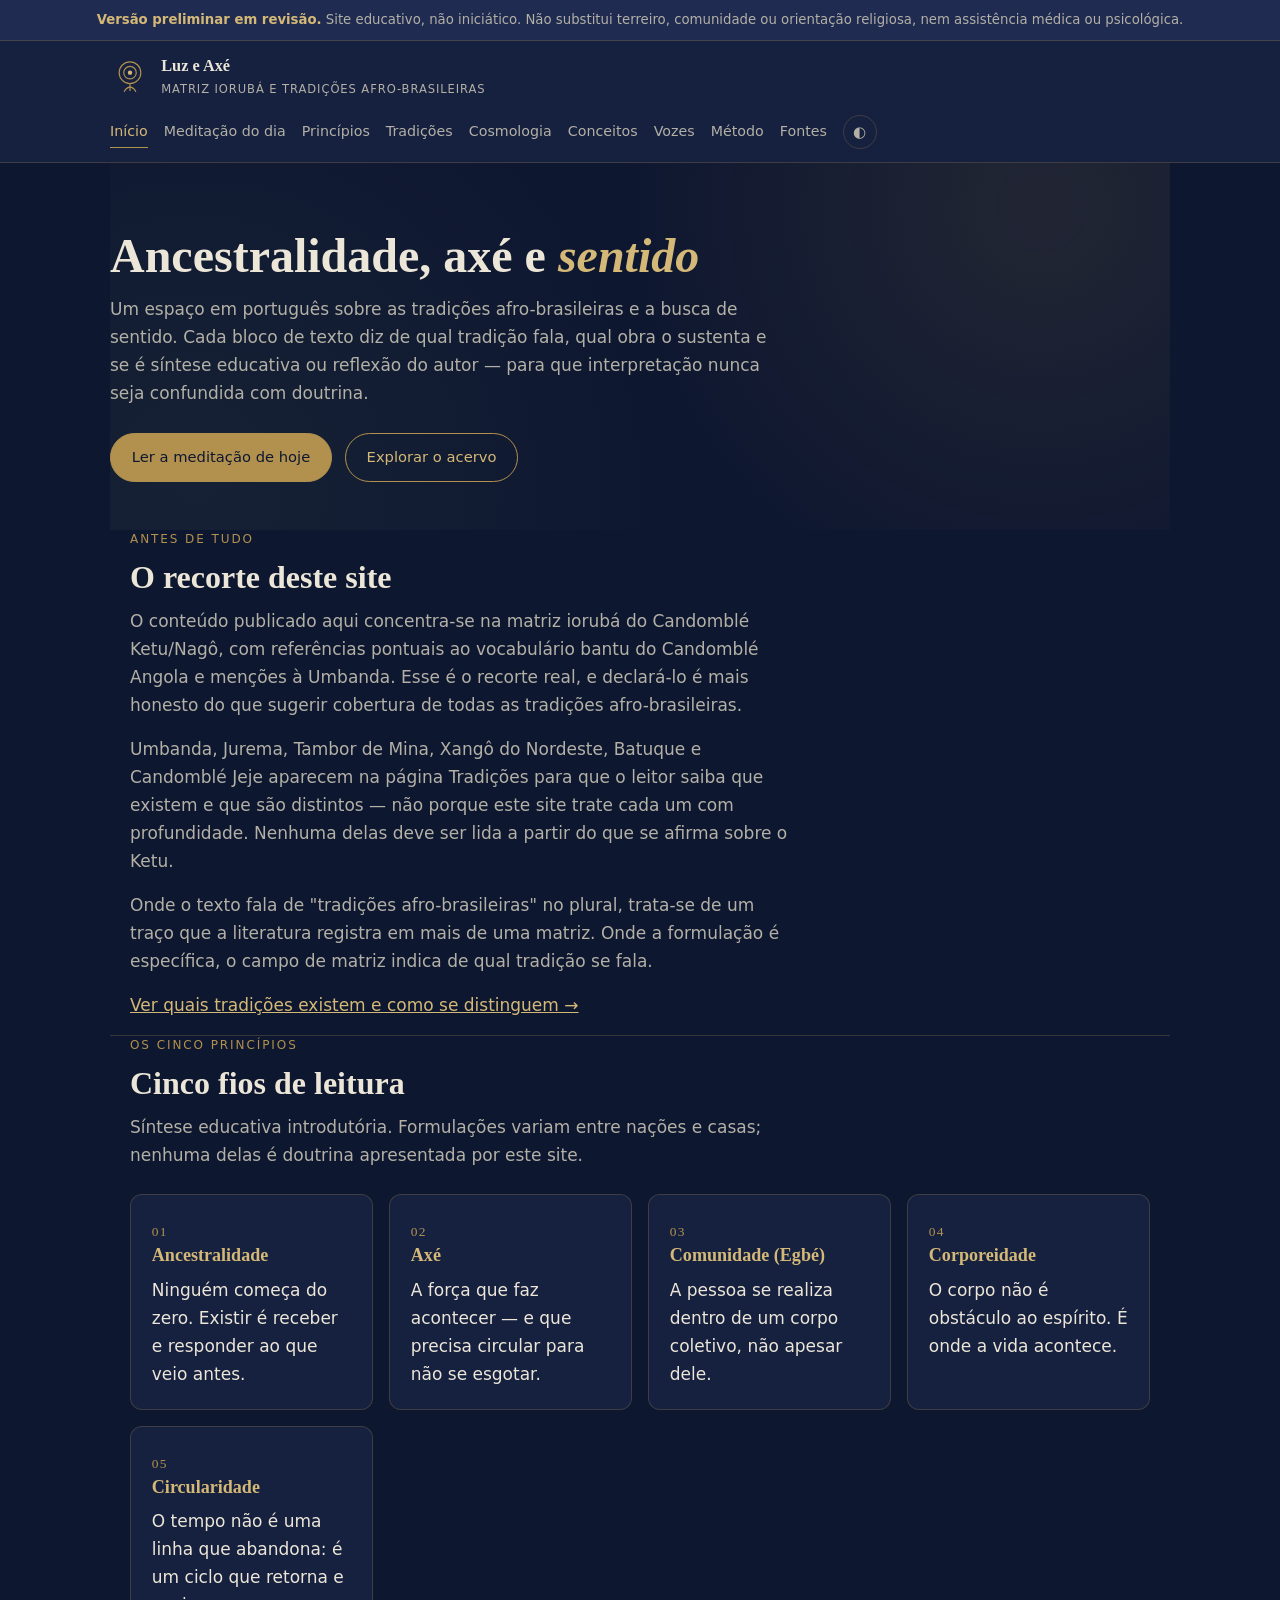
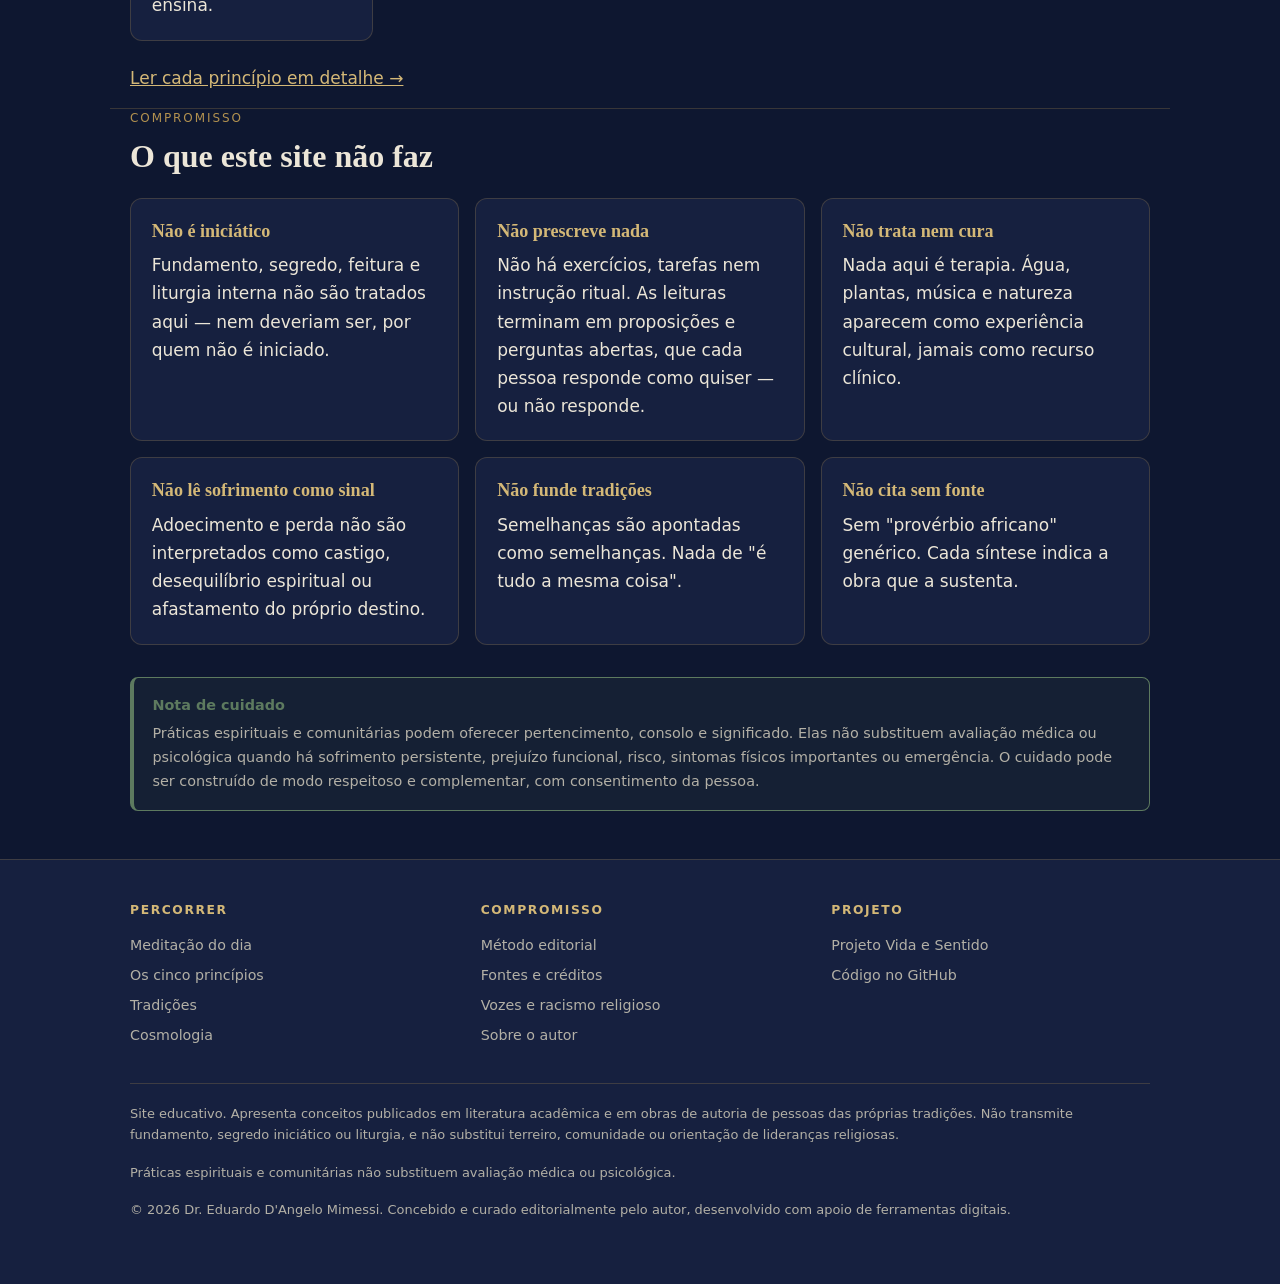
==== commit 98337d86: "Melhora o leitor e o acervo de meditações do Luz e Axé" ====
--- a/docs/index.html
+++ b/docs/index.html
@@ -55,7 +55,7 @@
     <p class="sub">Um espaço em português sobre as tradições afro-brasileiras e a busca de sentido. Cada bloco de texto diz de qual tradição fala, qual obra o sustenta e se é síntese educativa ou reflexão do autor — para que interpretação nunca seja confundida com doutrina.</p>
     <div class="acoes">
       <a class="botao cheio" href="devocional.html">Ler a meditação de hoje</a>
-      <a class="botao" href="metodo-editorial.html">Como este site é escrito</a>
+      <a class="botao" href="devocional.html#acervo">Explorar o acervo</a>
     </div>
   </div>
 
--- a/docs/assets/css/site.css
+++ b/docs/assets/css/site.css
@@ -230,3 +230,34 @@
 .legal { border-top: 1px solid var(--borda); padding-top: 1.2rem; font-size: .81rem; }
 
 @media (prefers-reduced-motion: reduce) { html { scroll-behavior: auto; } }
+
+.leitor-acoes { justify-content: flex-start; }
+.leitor-acoes button[aria-pressed="true"] {
+  color: var(--ouro-claro);
+  border-color: var(--ouro);
+  font-weight: 700;
+}
+.acervo-filtros {
+  display: flex;
+  align-items: end;
+  flex-wrap: wrap;
+  gap: 1rem;
+  margin-bottom: 1rem;
+}
+.acervo-filtros input[type="search"], #url-leitura {
+  display: block;
+  width: 100%;
+  padding: .65rem;
+  font: inherit;
+  color: var(--texto);
+  background: var(--indigo-2);
+  border: 1px solid var(--borda);
+  border-radius: 8px;
+}
+.acervo-filtros .so-favoritos { padding-block: .65rem; }
+.acervo-lista li > span {
+  display: block;
+  color: var(--texto-suave);
+  font-size: .9rem;
+}
+#leitor { scroll-margin-top: 6rem; }
